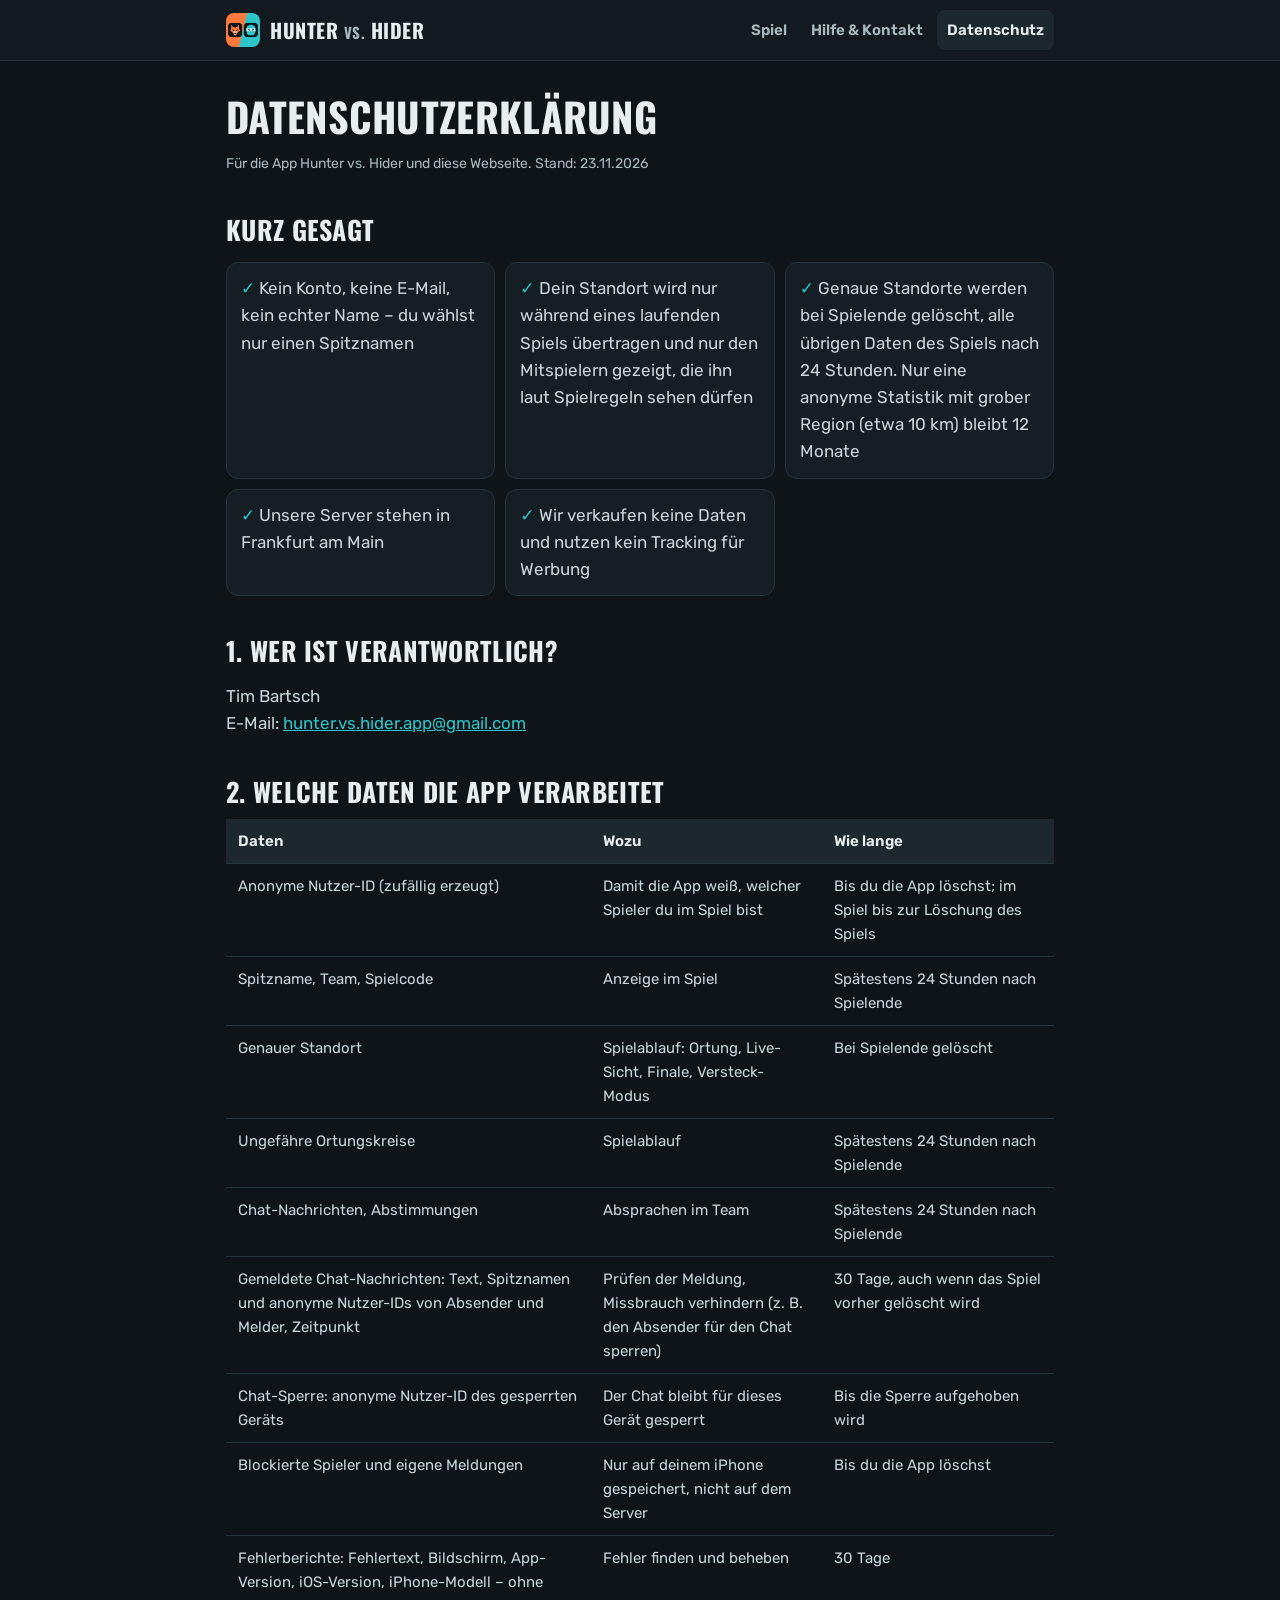
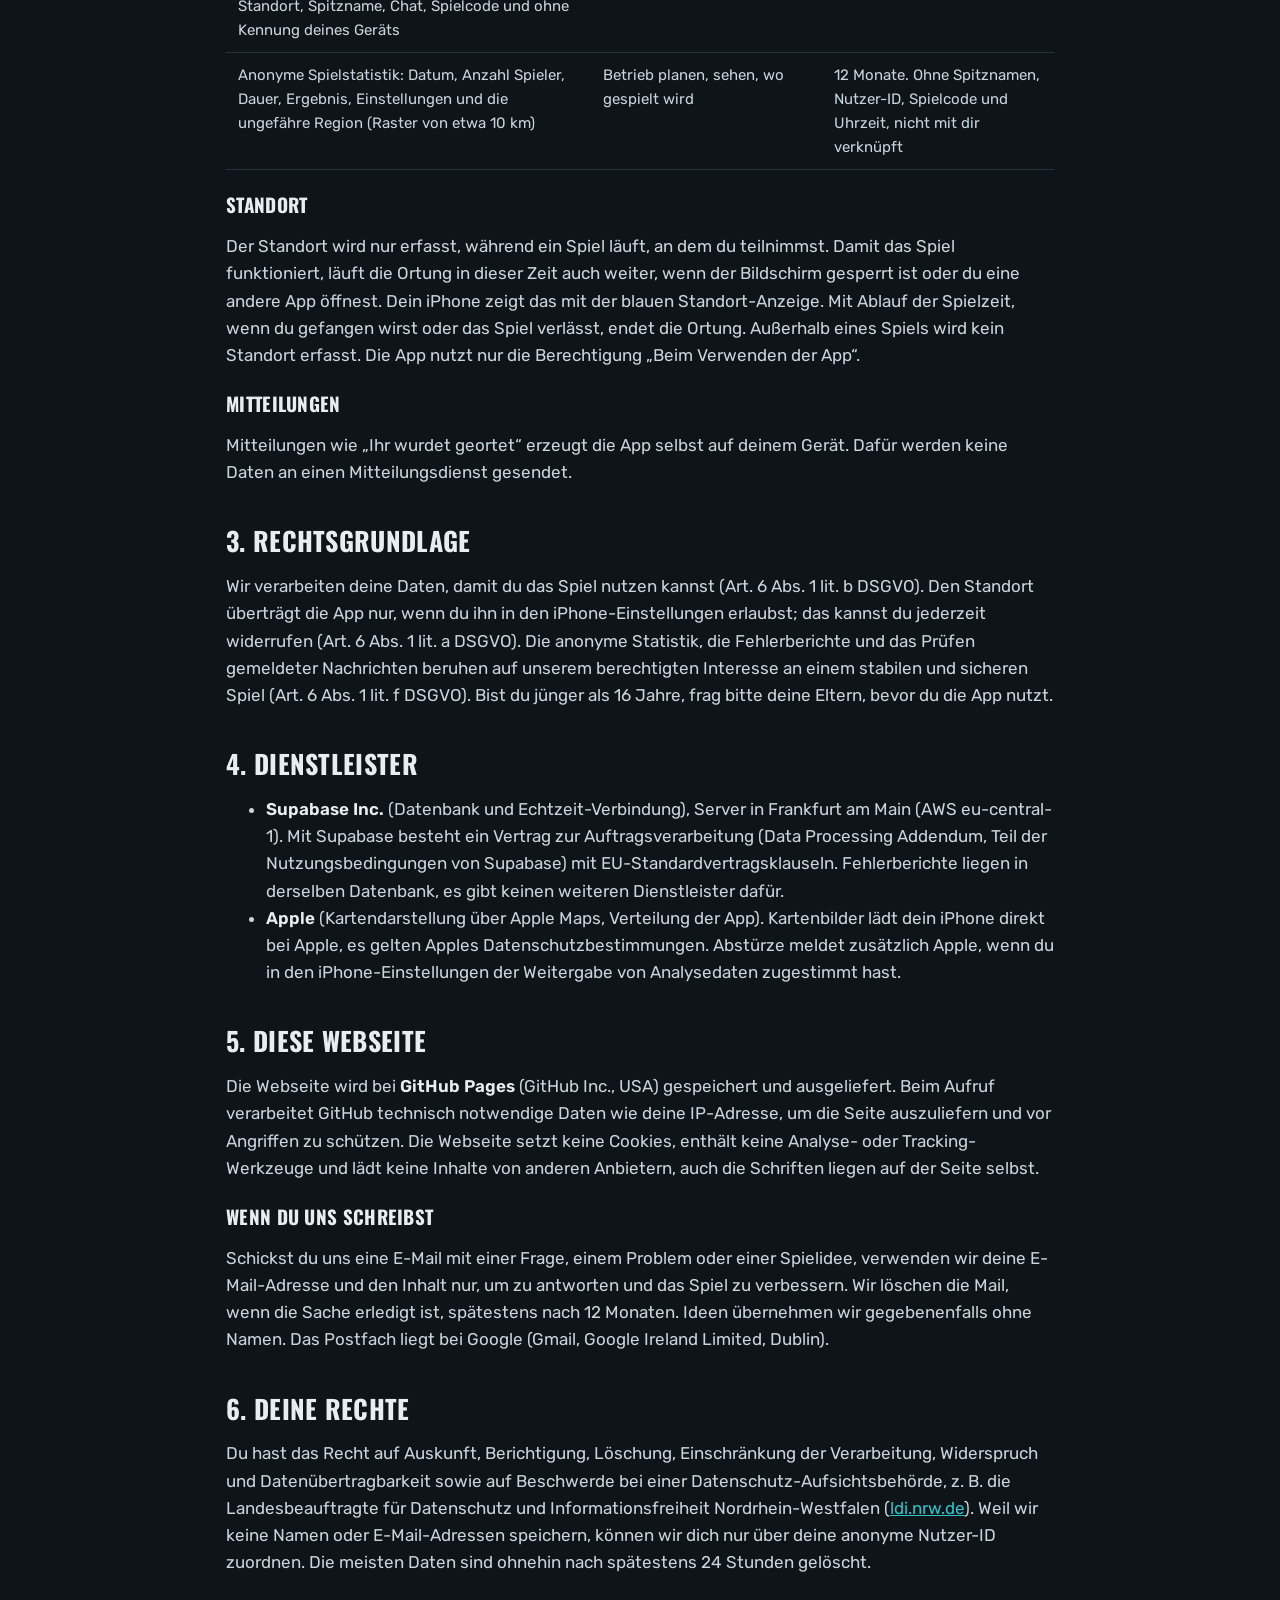
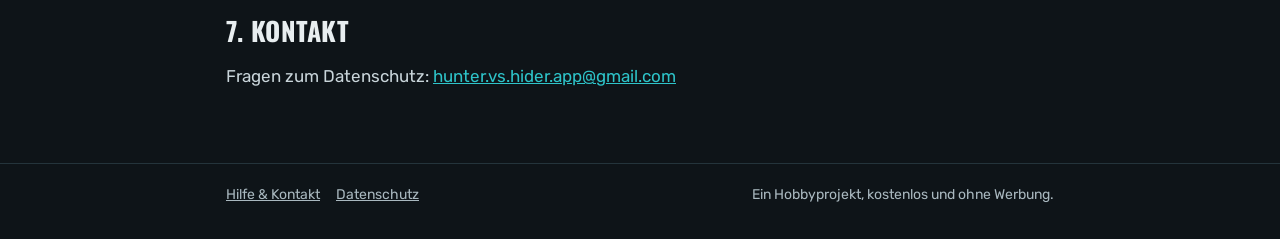
==== datenschutz.html @ b56380cf "Webseite Hunter vs. Hider Co-Authored-By: Claude Opus 5.5 <noreply@anthropic.com>" ====
<!doctype html>
<html lang="de">
<head>
<meta charset="utf-8">
<meta name="viewport" content="width=device-width, initial-scale=1">
<title>Datenschutz – Hunter vs. Hider</title>
<link rel="icon" href="img/icon.png">
<link rel="stylesheet" href="style.css">
</head>
<body>
<header><div class="wrap">
  <a class="brand" href="index.html"><img src="img/icon.png" alt=""><span>Hunter <span class="vs">vs.</span> Hider</span></a>
  <nav>
    <a href="index.html">Spiel</a>
    <a href="support.html">Hilfe &amp; Kontakt</a>
    <a href="datenschutz.html" aria-current="page">Datenschutz</a>
  </nav>
</div></header>

<main><div class="wrap">
  <h1>Datenschutz&shy;erklärung</h1>
  <p class="stand">Für die App Hunter vs. Hider und diese Webseite. Stand: 23.11.2026</p>

  <h2>Kurz gesagt</h2>
  <ul class="facts">
    <li>Kein Konto, keine E-Mail, kein echter Name – du wählst nur einen Spitznamen</li>
    <li>Dein Standort wird nur während eines laufenden Spiels übertragen und nur den Mitspielern gezeigt, die ihn laut Spielregeln sehen dürfen</li>
    <li>Genaue Standorte werden bei Spielende gelöscht, alle übrigen Daten des Spiels nach 24 Stunden. Nur eine anonyme Statistik mit grober Region (etwa 10 km) bleibt 12 Monate</li>
    <li>Unsere Server stehen in Frankfurt am Main</li>
    <li>Wir verkaufen keine Daten und nutzen kein Tracking für Werbung</li>
  </ul>

  <h2>1. Wer ist verantwortlich?</h2>
  <p>Tim Bartsch<br>
  E-Mail: <a href="mailto:hunter.vs.hider.app@gmail.com">hunter.vs.hider.app@gmail.com</a></p>

  <h2>2. Welche Daten die App verarbeitet</h2>
  <div class="table"><table>
    <thead><tr><th>Daten</th><th>Wozu</th><th>Wie lange</th></tr></thead>
    <tbody>
      <tr><td>Anonyme Nutzer-ID (zufällig erzeugt)</td><td>Damit die App weiß, welcher Spieler du im Spiel bist</td><td>Bis du die App löschst; im Spiel bis zur Löschung des Spiels</td></tr>
      <tr><td>Spitzname, Team, Spielcode</td><td>Anzeige im Spiel</td><td>Spätestens 24 Stunden nach Spielende</td></tr>
      <tr><td>Genauer Standort</td><td>Spielablauf: Ortung, Live-Sicht, Finale, Versteck-Modus</td><td>Bei Spielende gelöscht</td></tr>
      <tr><td>Ungefähre Ortungskreise</td><td>Spielablauf</td><td>Spätestens 24 Stunden nach Spielende</td></tr>
      <tr><td>Chat-Nachrichten, Abstimmungen</td><td>Absprachen im Team</td><td>Spätestens 24 Stunden nach Spielende</td></tr>
      <tr><td>Gemeldete Chat-Nachrichten: Text, Spitznamen und anonyme Nutzer-IDs von Absender und Melder, Zeitpunkt</td><td>Prüfen der Meldung, Missbrauch verhindern (z. B. den Absender für den Chat sperren)</td><td>30 Tage, auch wenn das Spiel vorher gelöscht wird</td></tr>
      <tr><td>Chat-Sperre: anonyme Nutzer-ID des gesperrten Geräts</td><td>Der Chat bleibt für dieses Gerät gesperrt</td><td>Bis die Sperre aufgehoben wird</td></tr>
      <tr><td>Blockierte Spieler und eigene Meldungen</td><td>Nur auf deinem iPhone gespeichert, nicht auf dem Server</td><td>Bis du die App löschst</td></tr>
      <tr><td>Fehlerberichte: Fehlertext, Bildschirm, App-Version, iOS-Version, iPhone-Modell – ohne Standort, Spitzname, Chat, Spielcode und ohne Kennung deines Geräts</td><td>Fehler finden und beheben</td><td>30 Tage</td></tr>
      <tr><td>Anonyme Spielstatistik: Datum, Anzahl Spieler, Dauer, Ergebnis, Einstellungen und die ungefähre Region (Raster von etwa 10 km)</td><td>Betrieb planen, sehen, wo gespielt wird</td><td>12 Monate. Ohne Spitznamen, Nutzer-ID, Spielcode und Uhrzeit, nicht mit dir verknüpft</td></tr>
    </tbody>
  </table></div>

  <h3>Standort</h3>
  <p>Der Standort wird nur erfasst, während ein Spiel läuft, an dem du teilnimmst. Damit das Spiel funktioniert, läuft die Ortung in dieser Zeit auch weiter, wenn der Bildschirm gesperrt ist oder du eine andere App öffnest. Dein iPhone zeigt das mit der blauen Standort-Anzeige. Mit Ablauf der Spielzeit, wenn du gefangen wirst oder das Spiel verlässt, endet die Ortung. Außerhalb eines Spiels wird kein Standort erfasst. Die App nutzt nur die Berechtigung „Beim Verwenden der App“.</p>

  <h3>Mitteilungen</h3>
  <p>Mitteilungen wie „Ihr wurdet geortet“ erzeugt die App selbst auf deinem Gerät. Dafür werden keine Daten an einen Mitteilungsdienst gesendet.</p>

  <h2>3. Rechtsgrundlage</h2>
  <p>Wir verarbeiten deine Daten, damit du das Spiel nutzen kannst (Art. 6 Abs. 1 lit. b DSGVO). Den Standort überträgt die App nur, wenn du ihn in den iPhone-Einstellungen erlaubst; das kannst du jederzeit widerrufen (Art. 6 Abs. 1 lit. a DSGVO). Die anonyme Statistik, die Fehlerberichte und das Prüfen gemeldeter Nachrichten beruhen auf unserem berechtigten Interesse an einem stabilen und sicheren Spiel (Art. 6 Abs. 1 lit. f DSGVO). Bist du jünger als 16 Jahre, frag bitte deine Eltern, bevor du die App nutzt.</p>

  <h2>4. Dienstleister</h2>
  <ul>
    <li><strong>Supabase Inc.</strong> (Datenbank und Echtzeit-Verbindung), Server in Frankfurt am Main (AWS eu-central-1). Mit Supabase besteht ein Vertrag zur Auftragsverarbeitung (Data Processing Addendum, Teil der Nutzungsbedingungen von Supabase) mit EU-Standardvertragsklauseln. Fehlerberichte liegen in derselben Datenbank, es gibt keinen weiteren Dienstleister dafür.</li>
    <li><strong>Apple</strong> (Kartendarstellung über Apple Maps, Verteilung der App). Kartenbilder lädt dein iPhone direkt bei Apple, es gelten Apples Datenschutzbestimmungen. Abstürze meldet zusätzlich Apple, wenn du in den iPhone-Einstellungen der Weitergabe von Analysedaten zugestimmt hast.</li>
  </ul>

  <h2>5. Diese Webseite</h2>
  <p>Die Webseite wird bei <strong>GitHub Pages</strong> (GitHub Inc., USA) gespeichert und ausgeliefert. Beim Aufruf verarbeitet GitHub technisch notwendige Daten wie deine IP-Adresse, um die Seite auszuliefern und vor Angriffen zu schützen. Die Webseite setzt keine Cookies, enthält keine Analyse- oder Tracking-Werkzeuge und lädt keine Inhalte von anderen Anbietern, auch die Schriften liegen auf der Seite selbst.</p>

  <h3>Wenn du uns schreibst</h3>
  <p>Schickst du uns eine E-Mail mit einer Frage, einem Problem oder einer Spielidee, verwenden wir deine E-Mail-Adresse und den Inhalt nur, um zu antworten und das Spiel zu verbessern. Wir löschen die Mail, wenn die Sache erledigt ist, spätestens nach 12 Monaten. Ideen übernehmen wir gegebenenfalls ohne Namen. Das Postfach liegt bei Google (Gmail, Google Ireland Limited, Dublin).</p>

  <h2>6. Deine Rechte</h2>
  <p>Du hast das Recht auf Auskunft, Berichtigung, Löschung, Einschränkung der Verarbeitung, Widerspruch und Datenübertragbarkeit sowie auf Beschwerde bei einer Datenschutz-Aufsichtsbehörde, z. B. die Landesbeauftragte für Datenschutz und Informationsfreiheit Nordrhein-Westfalen (<a href="https://www.ldi.nrw.de" rel="noopener">ldi.nrw.de</a>). Weil wir keine Namen oder E-Mail-Adressen speichern, können wir dich nur über deine anonyme Nutzer-ID zuordnen. Die meisten Daten sind ohnehin nach spätestens 24 Stunden gelöscht.</p>

  <h2>7. Kontakt</h2>
  <p>Fragen zum Datenschutz: <a href="mailto:hunter.vs.hider.app@gmail.com">hunter.vs.hider.app@gmail.com</a></p>
</div></main>

<footer><div class="wrap">
  <a href="support.html">Hilfe &amp; Kontakt</a>
  <a href="datenschutz.html">Datenschutz</a>
  <span class="copy">Ein Hobbyprojekt, kostenlos und ohne Werbung.</span>
</div></footer>
</body>
</html>
---- style.css ----
/* Webseite Hunter vs. Hider: Farben und Schriften wie in der App (src/lib/theme.ts).
   Schriften liegen hier im Ordner, damit keine Daten an Google gehen. */
@font-face { font-family: 'Oswald'; src: url('fonts/Oswald_700Bold.ttf') format('truetype'); font-weight: 700; font-display: swap; }
@font-face { font-family: 'Rubik'; src: url('fonts/Rubik_400Regular.ttf') format('truetype'); font-weight: 400; font-display: swap; }
@font-face { font-family: 'Rubik'; src: url('fonts/Rubik_600SemiBold.ttf') format('truetype'); font-weight: 600; font-display: swap; }

:root {
  --bg: #0E1418;
  --surface: #151E24;
  --surface2: #1C282E;
  --border: #24343B;
  --text: #E8EEF0;
  --soft: #C9D5DA;
  --muted: #A9B8BF;
  --hunter: #FF7A3D;
  --hunter-bg: #24160F;
  --hunter-border: #5A2E1A;
  --hider: #2EC4C9;
  --hider-bg: #0F2326;
  --hider-border: #1E5558;
}

* { box-sizing: border-box; }
html { -webkit-text-size-adjust: 100%; }
body {
  margin: 0;
  background: var(--bg);
  color: var(--soft);
  font: 400 17px/1.6 'Rubik', system-ui, -apple-system, sans-serif;
}
a { color: var(--hider); }
a:hover { color: #5FD6DA; }
strong { color: var(--text); font-weight: 600; }

.wrap { max-width: 860px; margin: 0 auto; padding: 0 16px; }

/* Kopfzeile */
header { border-bottom: 1px solid var(--border); background: #121A1F; position: sticky; top: 0; z-index: 2; }
header .wrap { display: flex; align-items: center; gap: 12px; min-height: 60px; flex-wrap: wrap; }
.brand { display: flex; align-items: center; gap: 10px; text-decoration: none; color: var(--text); }
.brand img { width: 34px; height: 34px; border-radius: 8px; }
.brand span { font: 700 20px/1 'Oswald', sans-serif; text-transform: uppercase; letter-spacing: .5px; }
.brand .vs { color: var(--muted); font-size: 15px; }
nav { margin-left: auto; display: flex; gap: 4px; flex-wrap: wrap; }
nav a { color: var(--muted); text-decoration: none; padding: 8px 10px; border-radius: 8px; font-size: 15px; font-weight: 600; }
nav a:hover { color: var(--text); background: var(--surface); }
nav a[aria-current="page"] { color: var(--text); background: var(--surface2); }

/* Inhalt */
main { padding: 32px 0 56px; }
h1, h2, h3 { font-family: 'Oswald', sans-serif; font-weight: 700; color: var(--text); text-transform: uppercase; letter-spacing: .3px; line-height: 1.15; }
h1 { font-size: 40px; margin: 0 0 12px; }
h2 { font-size: 26px; margin: 40px 0 12px; }
h3 { font-size: 19px; margin: 24px 0 6px; }
.lead { font-size: 19px; color: var(--soft); max-width: 620px; }
.stand { color: var(--muted); font-size: 14px; }

/* Start: großer Kopf */
.hero { text-align: center; padding: 24px 0 8px; }
.hero img { width: 160px; height: 160px; border-radius: 36px; box-shadow: 0 0 60px rgba(46,196,201,.25); }
.hero h1 { font-size: 48px; }
.hero h1 .hunter { color: var(--hunter); }
.hero h1 .hider { color: var(--hider); }
.hero h1 .vs { color: var(--muted); font-size: 30px; }
.hero .lead { margin: 0 auto 20px; }
.badge-store { display: inline-block; padding: 12px 22px; border-radius: 12px; background: var(--text); color: var(--bg); font-weight: 600; text-decoration: none; }
.badge-store small { display: block; font-weight: 400; font-size: 12px; }

/* Karten */
.cards { display: grid; grid-template-columns: repeat(auto-fit, minmax(240px, 1fr)); gap: 14px; margin-top: 16px; }
.card { border-radius: 16px; padding: 18px 18px 16px; border: 1px solid var(--border); background: var(--surface); }
.card.hunter { background: var(--hunter-bg); border-color: var(--hunter-border); }
.card.hider { background: var(--hider-bg); border-color: var(--hider-border); }
.card h3 { margin-top: 0; }
.card.hunter h3 { color: var(--hunter); }
.card.hider h3 { color: var(--hider); }
.card p { margin: 0; }
.num { font: 700 14px/1 'Oswald', sans-serif; color: var(--muted); margin-bottom: 6px; display: block; }

.facts { list-style: none; padding: 0; display: grid; grid-template-columns: repeat(auto-fit, minmax(240px, 1fr)); gap: 10px; }
.facts li { background: var(--surface); border: 1px solid var(--border); border-radius: 12px; padding: 12px 14px; }
.facts li::before { content: '✓  '; color: var(--hider); font-weight: 600; }

/* Häufige Fragen */
details { background: var(--surface); border: 1px solid var(--border); border-radius: 12px; margin: 10px 0; }
summary { cursor: pointer; padding: 14px 16px; font-weight: 600; color: var(--text); list-style: none; }
summary::-webkit-details-marker { display: none; }
summary::after { content: '+'; float: right; color: var(--muted); font-size: 20px; line-height: 1; }
details[open] summary::after { content: '–'; }
details > div { padding: 0 16px 14px; }
details p:first-child { margin-top: 0; }

.box { background: var(--surface); border: 1px solid var(--border); border-radius: 16px; padding: 18px; }
.box.mail { border-color: var(--hider-border); background: var(--hider-bg); }
.big { font-size: 20px; font-weight: 600; }

/* Tabellen (Datenschutz) */
.table { overflow-x: auto; }
table { border-collapse: collapse; width: 100%; min-width: 560px; font-size: 15px; }
th, td { text-align: left; vertical-align: top; padding: 10px 12px; border-bottom: 1px solid var(--border); }
th { color: var(--text); font-weight: 600; background: var(--surface2); }

/* Platzhalter, die Tim noch ausfüllt (vor dem Veröffentlichen entfernen) */
.todo { background: #4a3b00; color: #FFE27A; border-radius: 4px; padding: 0 4px; font-weight: 600; }
.draft { background: #4a3b00; color: #FFE27A; text-align: center; padding: 8px 16px; font-size: 14px; }

footer { border-top: 1px solid var(--border); padding: 20px 0 32px; color: var(--muted); font-size: 14px; }
footer .wrap { display: flex; gap: 16px; flex-wrap: wrap; }
footer a { color: var(--muted); }
footer .copy { margin-left: auto; }

@media (max-width: 560px) {
  h1 { font-size: 32px; }
  .hero h1 { font-size: 38px; }
  .hero img { width: 120px; height: 120px; border-radius: 27px; }
  nav { margin-left: 0; width: 100%; padding-bottom: 8px; }
  nav a { padding: 6px 8px; font-size: 14px; }
  footer .copy { margin-left: 0; }
}
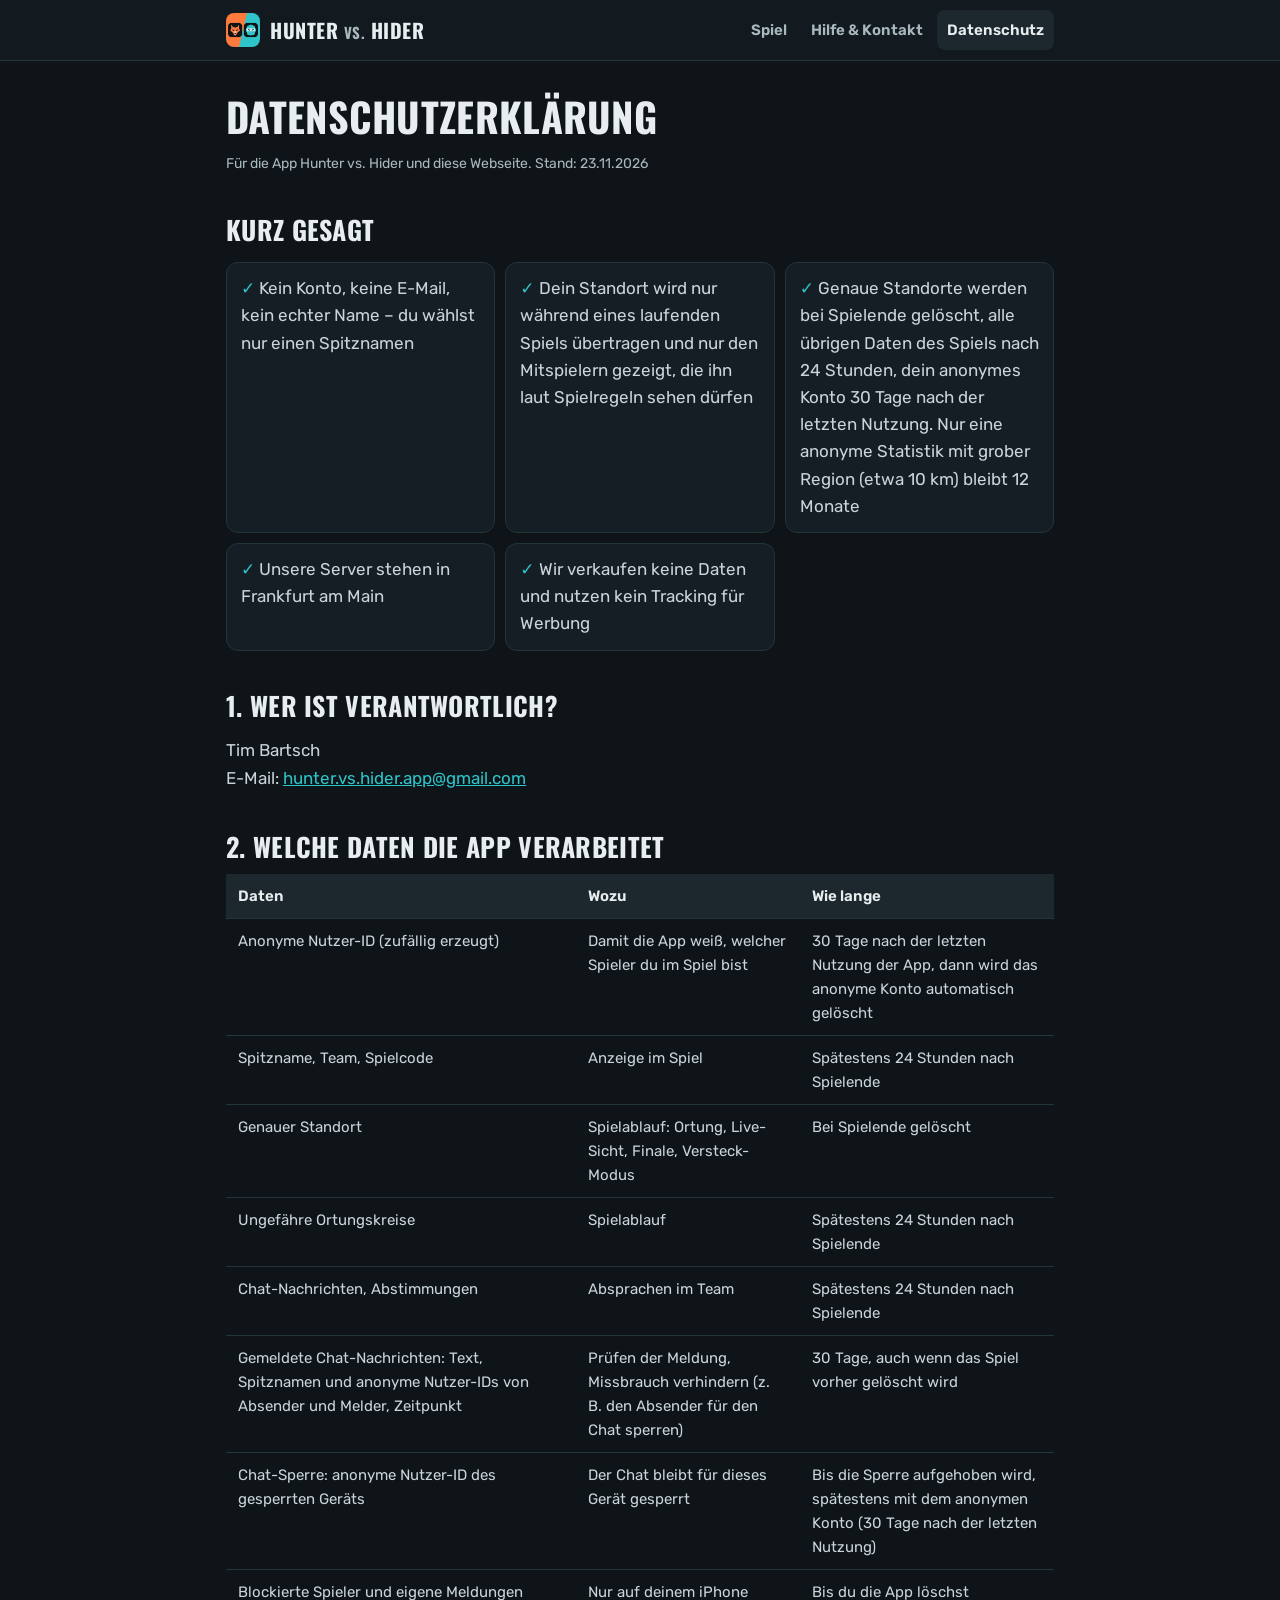
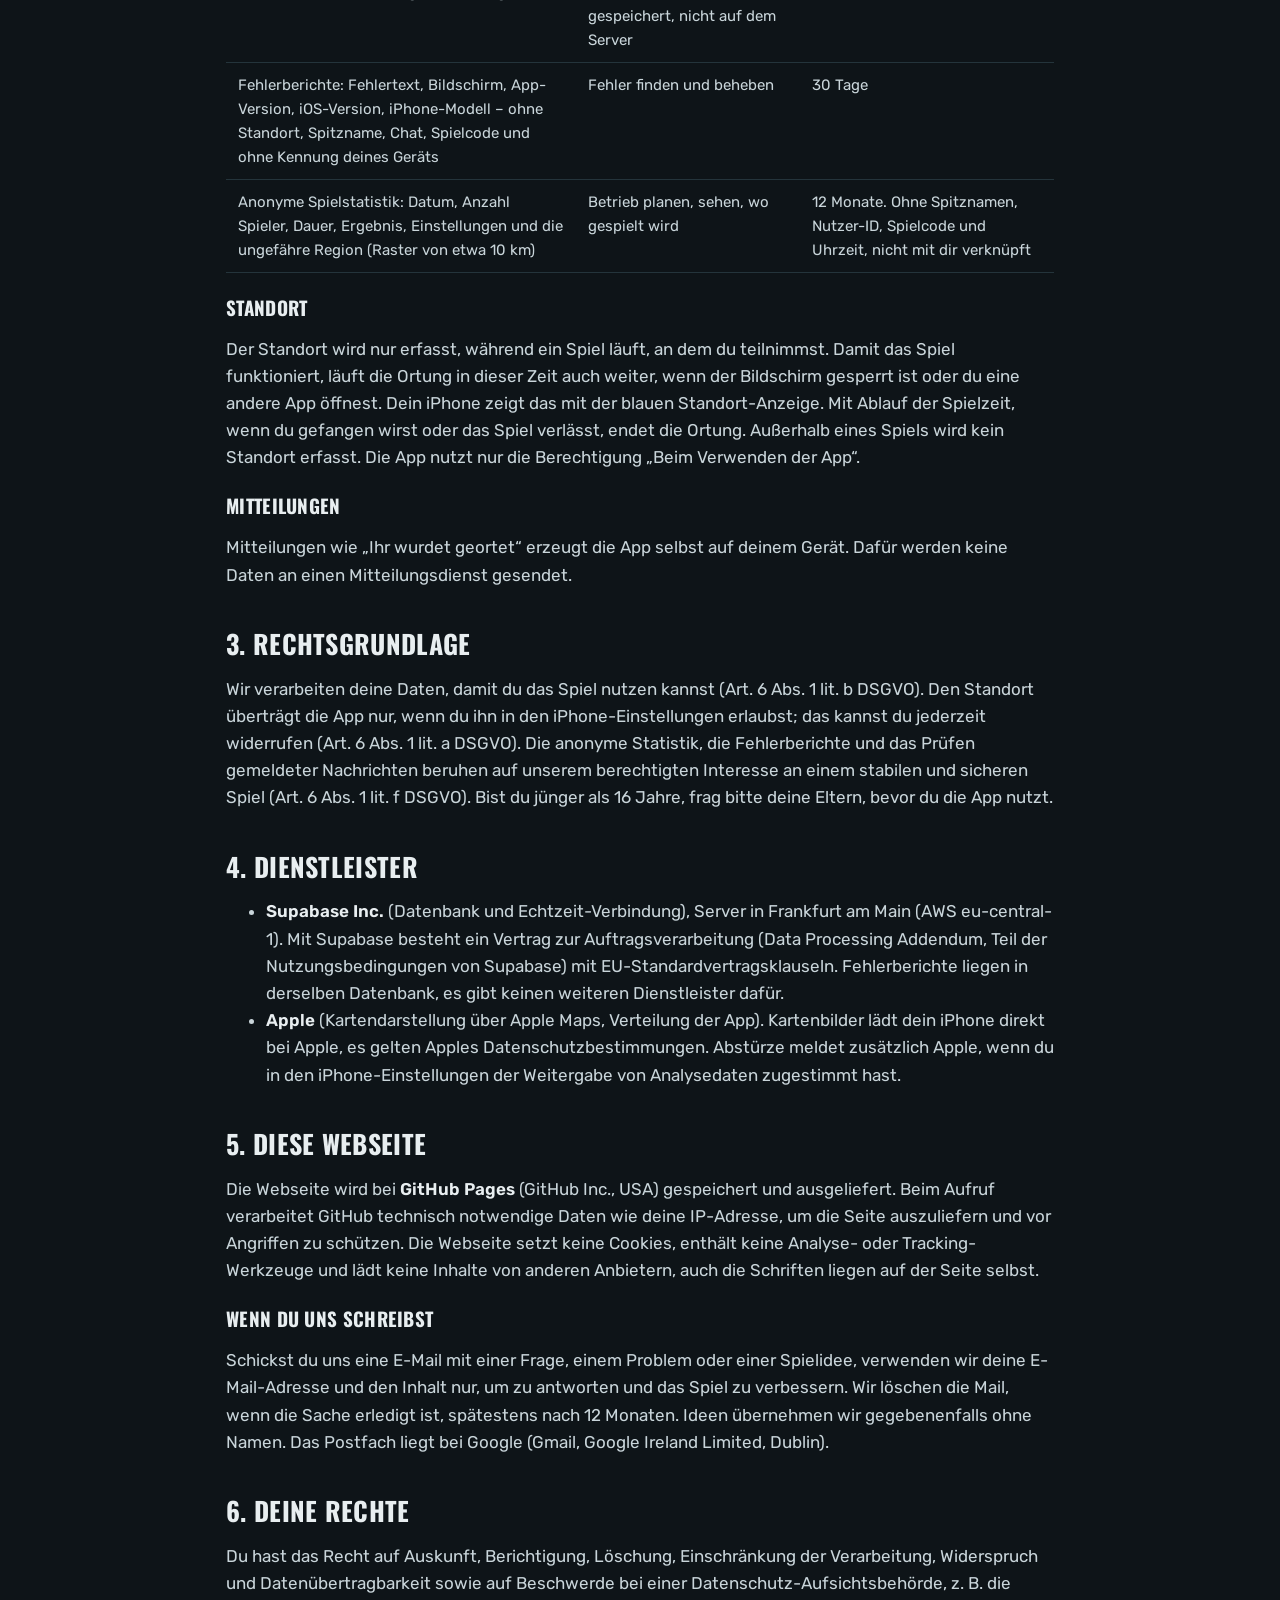
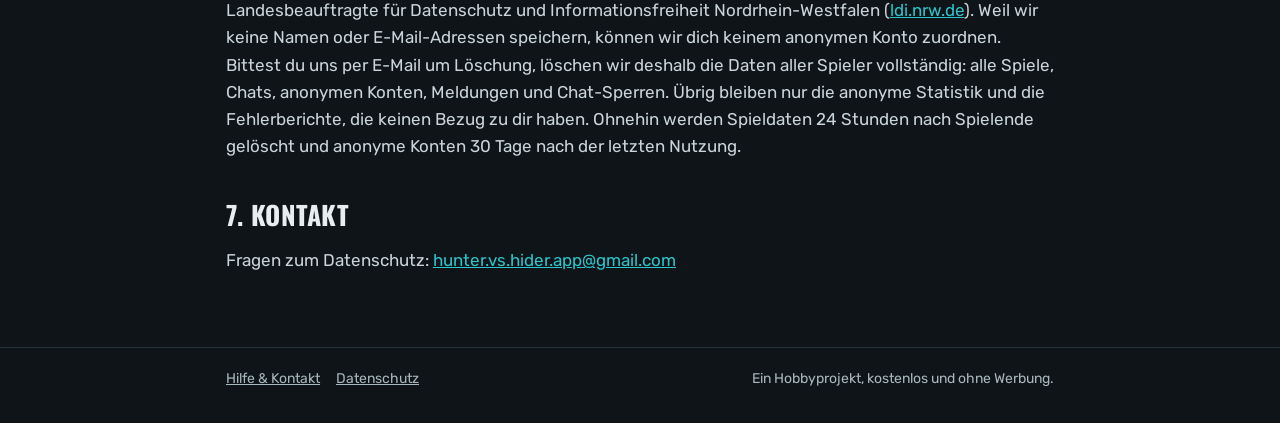
==== commit 1ad02724: "Datenschutz: anonyme Konten 30 Tage nach der letzten Nutzung gelöscht, Löschanfragen Co-Authored-By:" ====
--- a/datenschutz.html
+++ b/datenschutz.html
@@ -25,7 +25,7 @@
   <ul class="facts">
     <li>Kein Konto, keine E-Mail, kein echter Name – du wählst nur einen Spitznamen</li>
     <li>Dein Standort wird nur während eines laufenden Spiels übertragen und nur den Mitspielern gezeigt, die ihn laut Spielregeln sehen dürfen</li>
-    <li>Genaue Standorte werden bei Spielende gelöscht, alle übrigen Daten des Spiels nach 24 Stunden. Nur eine anonyme Statistik mit grober Region (etwa 10 km) bleibt 12 Monate</li>
+    <li>Genaue Standorte werden bei Spielende gelöscht, alle übrigen Daten des Spiels nach 24 Stunden, dein anonymes Konto 30 Tage nach der letzten Nutzung. Nur eine anonyme Statistik mit grober Region (etwa 10 km) bleibt 12 Monate</li>
     <li>Unsere Server stehen in Frankfurt am Main</li>
     <li>Wir verkaufen keine Daten und nutzen kein Tracking für Werbung</li>
   </ul>
@@ -38,13 +38,13 @@
   <div class="table"><table>
     <thead><tr><th>Daten</th><th>Wozu</th><th>Wie lange</th></tr></thead>
     <tbody>
-      <tr><td>Anonyme Nutzer-ID (zufällig erzeugt)</td><td>Damit die App weiß, welcher Spieler du im Spiel bist</td><td>Bis du die App löschst; im Spiel bis zur Löschung des Spiels</td></tr>
+      <tr><td>Anonyme Nutzer-ID (zufällig erzeugt)</td><td>Damit die App weiß, welcher Spieler du im Spiel bist</td><td>30 Tage nach der letzten Nutzung der App, dann wird das anonyme Konto automatisch gelöscht</td></tr>
       <tr><td>Spitzname, Team, Spielcode</td><td>Anzeige im Spiel</td><td>Spätestens 24 Stunden nach Spielende</td></tr>
       <tr><td>Genauer Standort</td><td>Spielablauf: Ortung, Live-Sicht, Finale, Versteck-Modus</td><td>Bei Spielende gelöscht</td></tr>
       <tr><td>Ungefähre Ortungskreise</td><td>Spielablauf</td><td>Spätestens 24 Stunden nach Spielende</td></tr>
       <tr><td>Chat-Nachrichten, Abstimmungen</td><td>Absprachen im Team</td><td>Spätestens 24 Stunden nach Spielende</td></tr>
       <tr><td>Gemeldete Chat-Nachrichten: Text, Spitznamen und anonyme Nutzer-IDs von Absender und Melder, Zeitpunkt</td><td>Prüfen der Meldung, Missbrauch verhindern (z. B. den Absender für den Chat sperren)</td><td>30 Tage, auch wenn das Spiel vorher gelöscht wird</td></tr>
-      <tr><td>Chat-Sperre: anonyme Nutzer-ID des gesperrten Geräts</td><td>Der Chat bleibt für dieses Gerät gesperrt</td><td>Bis die Sperre aufgehoben wird</td></tr>
+      <tr><td>Chat-Sperre: anonyme Nutzer-ID des gesperrten Geräts</td><td>Der Chat bleibt für dieses Gerät gesperrt</td><td>Bis die Sperre aufgehoben wird, spätestens mit dem anonymen Konto (30 Tage nach der letzten Nutzung)</td></tr>
       <tr><td>Blockierte Spieler und eigene Meldungen</td><td>Nur auf deinem iPhone gespeichert, nicht auf dem Server</td><td>Bis du die App löschst</td></tr>
       <tr><td>Fehlerberichte: Fehlertext, Bildschirm, App-Version, iOS-Version, iPhone-Modell – ohne Standort, Spitzname, Chat, Spielcode und ohne Kennung deines Geräts</td><td>Fehler finden und beheben</td><td>30 Tage</td></tr>
       <tr><td>Anonyme Spielstatistik: Datum, Anzahl Spieler, Dauer, Ergebnis, Einstellungen und die ungefähre Region (Raster von etwa 10 km)</td><td>Betrieb planen, sehen, wo gespielt wird</td><td>12 Monate. Ohne Spitznamen, Nutzer-ID, Spielcode und Uhrzeit, nicht mit dir verknüpft</td></tr>
@@ -73,7 +73,7 @@
   <p>Schickst du uns eine E-Mail mit einer Frage, einem Problem oder einer Spielidee, verwenden wir deine E-Mail-Adresse und den Inhalt nur, um zu antworten und das Spiel zu verbessern. Wir löschen die Mail, wenn die Sache erledigt ist, spätestens nach 12 Monaten. Ideen übernehmen wir gegebenenfalls ohne Namen. Das Postfach liegt bei Google (Gmail, Google Ireland Limited, Dublin).</p>
 
   <h2>6. Deine Rechte</h2>
-  <p>Du hast das Recht auf Auskunft, Berichtigung, Löschung, Einschränkung der Verarbeitung, Widerspruch und Datenübertragbarkeit sowie auf Beschwerde bei einer Datenschutz-Aufsichtsbehörde, z. B. die Landesbeauftragte für Datenschutz und Informationsfreiheit Nordrhein-Westfalen (<a href="https://www.ldi.nrw.de" rel="noopener">ldi.nrw.de</a>). Weil wir keine Namen oder E-Mail-Adressen speichern, können wir dich nur über deine anonyme Nutzer-ID zuordnen. Die meisten Daten sind ohnehin nach spätestens 24 Stunden gelöscht.</p>
+  <p>Du hast das Recht auf Auskunft, Berichtigung, Löschung, Einschränkung der Verarbeitung, Widerspruch und Datenübertragbarkeit sowie auf Beschwerde bei einer Datenschutz-Aufsichtsbehörde, z. B. die Landesbeauftragte für Datenschutz und Informationsfreiheit Nordrhein-Westfalen (<a href="https://www.ldi.nrw.de" rel="noopener">ldi.nrw.de</a>). Weil wir keine Namen oder E-Mail-Adressen speichern, können wir dich keinem anonymen Konto zuordnen. Bittest du uns per E-Mail um Löschung, löschen wir deshalb die Daten aller Spieler vollständig: alle Spiele, Chats, anonymen Konten, Meldungen und Chat-Sperren. Übrig bleiben nur die anonyme Statistik und die Fehlerberichte, die keinen Bezug zu dir haben. Ohnehin werden Spieldaten 24 Stunden nach Spielende gelöscht und anonyme Konten 30 Tage nach der letzten Nutzung.</p>
 
   <h2>7. Kontakt</h2>
   <p>Fragen zum Datenschutz: <a href="mailto:hunter.vs.hider.app@gmail.com">hunter.vs.hider.app@gmail.com</a></p>
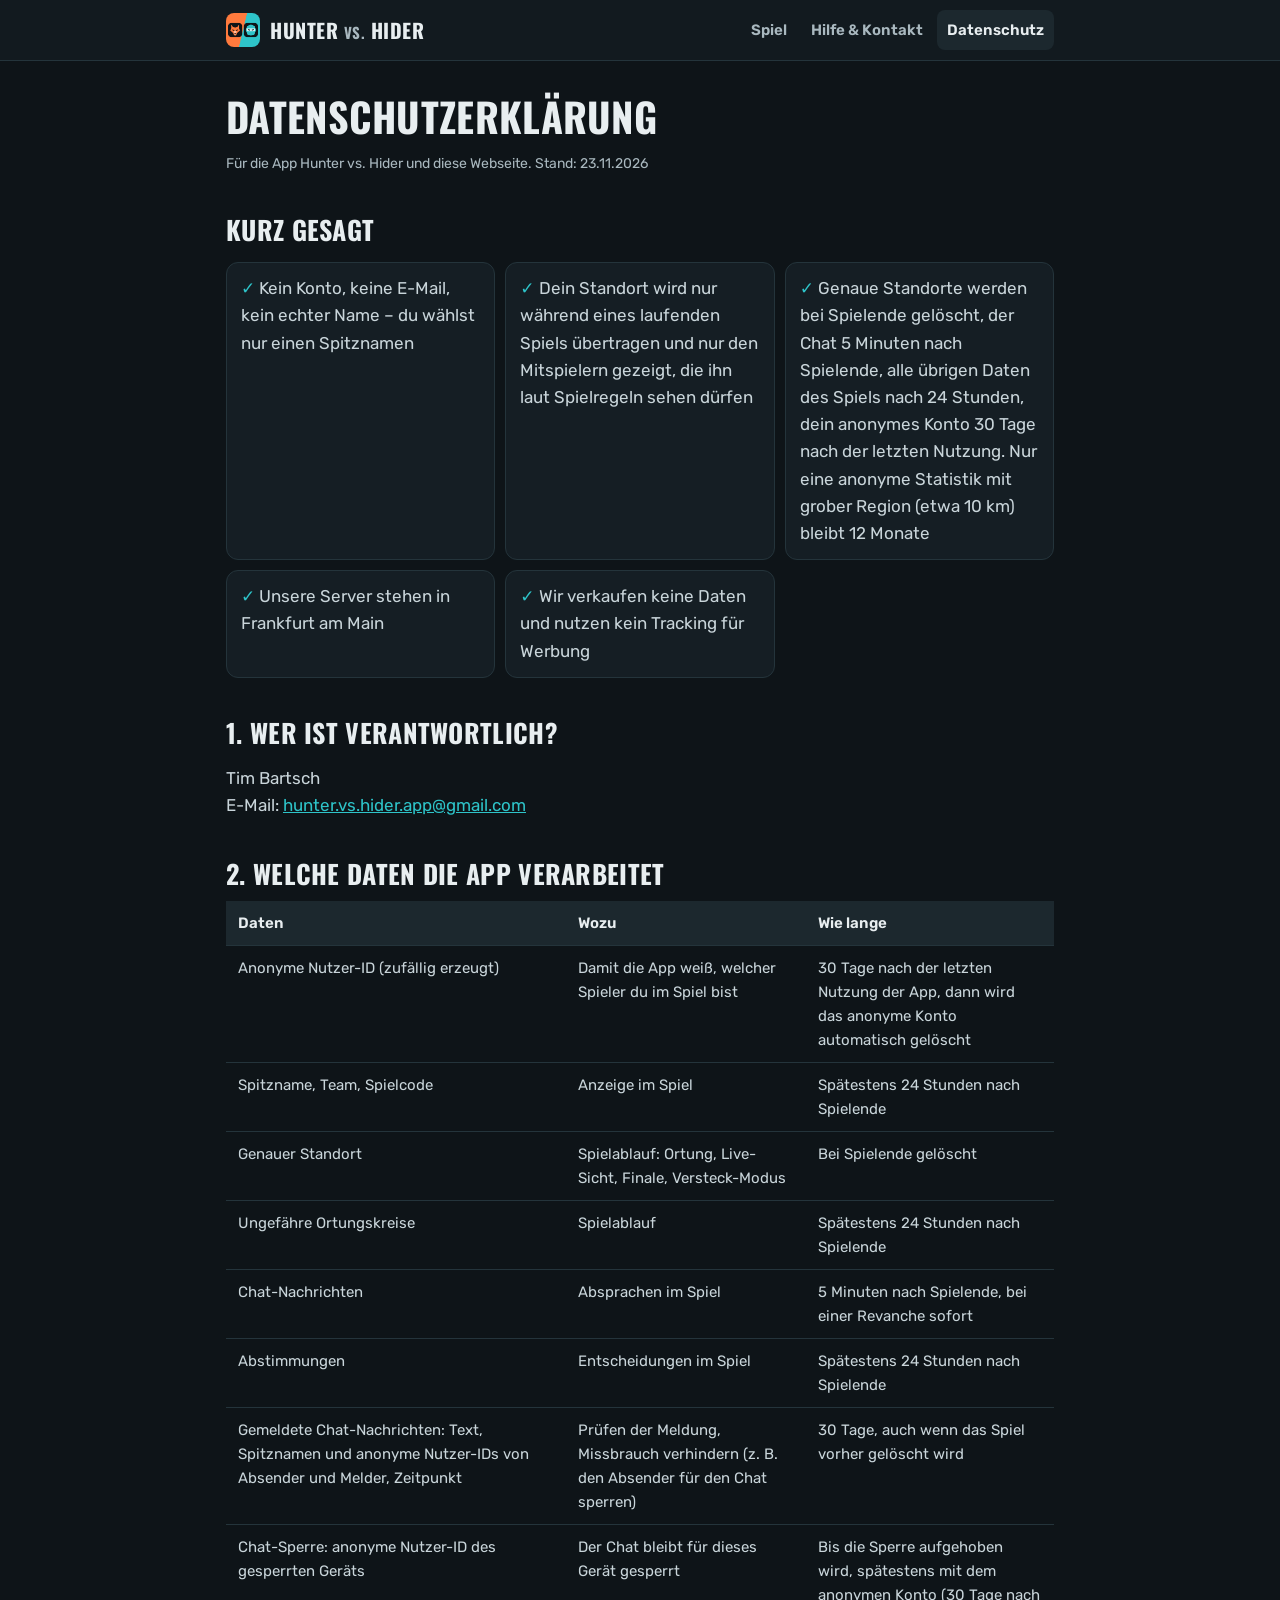
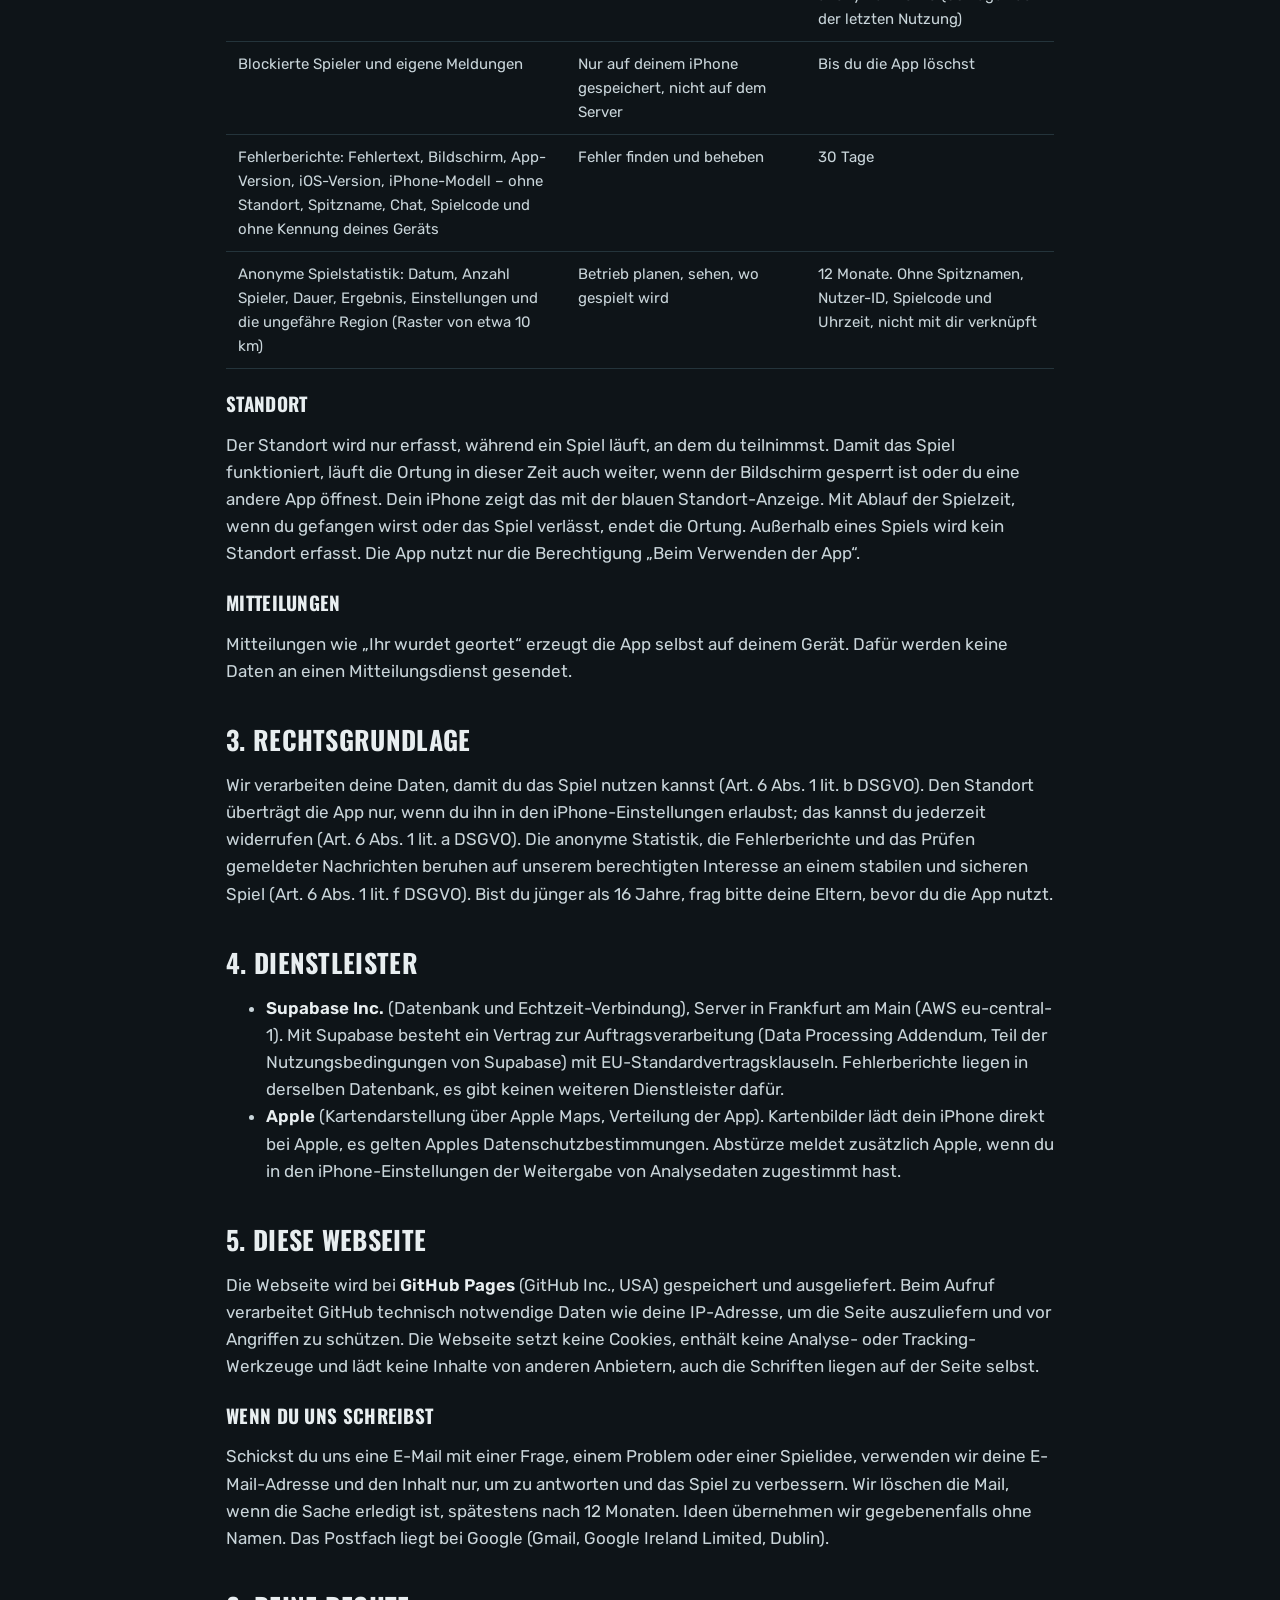
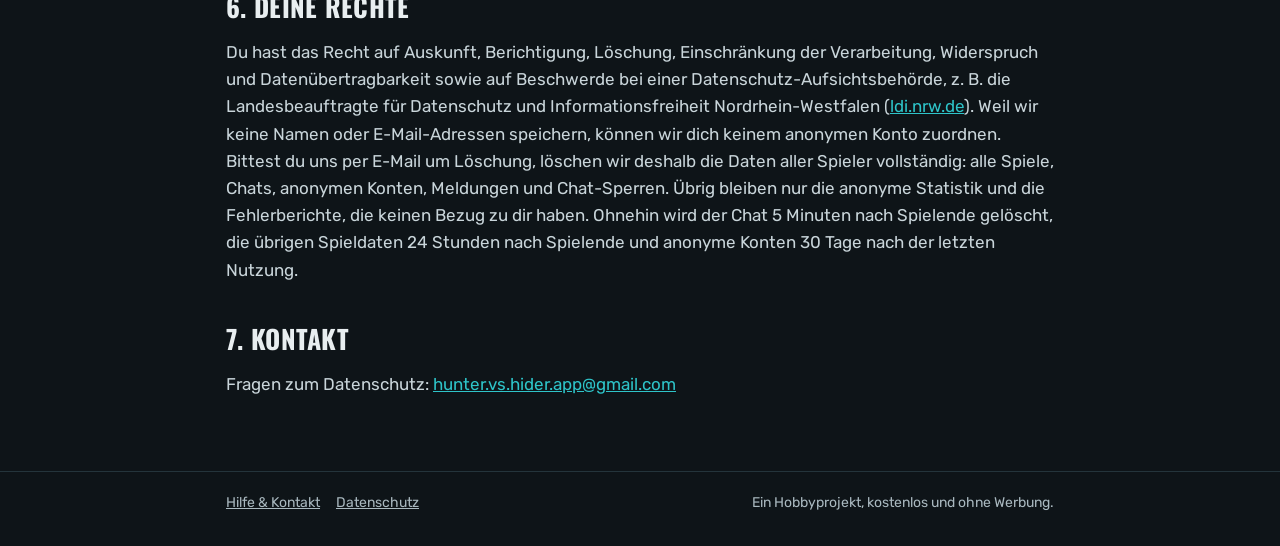
==== commit 820533e9: "Datenschutz: Chat 5 Minuten nach Spielende gelöscht Co-Authored-By: Claude Opus 5.5 <noreply@anthrop" ====
--- a/datenschutz.html
+++ b/datenschutz.html
@@ -25,7 +25,7 @@
   <ul class="facts">
     <li>Kein Konto, keine E-Mail, kein echter Name – du wählst nur einen Spitznamen</li>
     <li>Dein Standort wird nur während eines laufenden Spiels übertragen und nur den Mitspielern gezeigt, die ihn laut Spielregeln sehen dürfen</li>
-    <li>Genaue Standorte werden bei Spielende gelöscht, alle übrigen Daten des Spiels nach 24 Stunden, dein anonymes Konto 30 Tage nach der letzten Nutzung. Nur eine anonyme Statistik mit grober Region (etwa 10 km) bleibt 12 Monate</li>
+    <li>Genaue Standorte werden bei Spielende gelöscht, der Chat 5 Minuten nach Spielende, alle übrigen Daten des Spiels nach 24 Stunden, dein anonymes Konto 30 Tage nach der letzten Nutzung. Nur eine anonyme Statistik mit grober Region (etwa 10 km) bleibt 12 Monate</li>
     <li>Unsere Server stehen in Frankfurt am Main</li>
     <li>Wir verkaufen keine Daten und nutzen kein Tracking für Werbung</li>
   </ul>
@@ -42,7 +42,8 @@
       <tr><td>Spitzname, Team, Spielcode</td><td>Anzeige im Spiel</td><td>Spätestens 24 Stunden nach Spielende</td></tr>
       <tr><td>Genauer Standort</td><td>Spielablauf: Ortung, Live-Sicht, Finale, Versteck-Modus</td><td>Bei Spielende gelöscht</td></tr>
       <tr><td>Ungefähre Ortungskreise</td><td>Spielablauf</td><td>Spätestens 24 Stunden nach Spielende</td></tr>
-      <tr><td>Chat-Nachrichten, Abstimmungen</td><td>Absprachen im Team</td><td>Spätestens 24 Stunden nach Spielende</td></tr>
+      <tr><td>Chat-Nachrichten</td><td>Absprachen im Spiel</td><td>5 Minuten nach Spielende, bei einer Revanche sofort</td></tr>
+      <tr><td>Abstimmungen</td><td>Entscheidungen im Spiel</td><td>Spätestens 24 Stunden nach Spielende</td></tr>
       <tr><td>Gemeldete Chat-Nachrichten: Text, Spitznamen und anonyme Nutzer-IDs von Absender und Melder, Zeitpunkt</td><td>Prüfen der Meldung, Missbrauch verhindern (z. B. den Absender für den Chat sperren)</td><td>30 Tage, auch wenn das Spiel vorher gelöscht wird</td></tr>
       <tr><td>Chat-Sperre: anonyme Nutzer-ID des gesperrten Geräts</td><td>Der Chat bleibt für dieses Gerät gesperrt</td><td>Bis die Sperre aufgehoben wird, spätestens mit dem anonymen Konto (30 Tage nach der letzten Nutzung)</td></tr>
       <tr><td>Blockierte Spieler und eigene Meldungen</td><td>Nur auf deinem iPhone gespeichert, nicht auf dem Server</td><td>Bis du die App löschst</td></tr>
@@ -73,7 +74,7 @@
   <p>Schickst du uns eine E-Mail mit einer Frage, einem Problem oder einer Spielidee, verwenden wir deine E-Mail-Adresse und den Inhalt nur, um zu antworten und das Spiel zu verbessern. Wir löschen die Mail, wenn die Sache erledigt ist, spätestens nach 12 Monaten. Ideen übernehmen wir gegebenenfalls ohne Namen. Das Postfach liegt bei Google (Gmail, Google Ireland Limited, Dublin).</p>
 
   <h2>6. Deine Rechte</h2>
-  <p>Du hast das Recht auf Auskunft, Berichtigung, Löschung, Einschränkung der Verarbeitung, Widerspruch und Datenübertragbarkeit sowie auf Beschwerde bei einer Datenschutz-Aufsichtsbehörde, z. B. die Landesbeauftragte für Datenschutz und Informationsfreiheit Nordrhein-Westfalen (<a href="https://www.ldi.nrw.de" rel="noopener">ldi.nrw.de</a>). Weil wir keine Namen oder E-Mail-Adressen speichern, können wir dich keinem anonymen Konto zuordnen. Bittest du uns per E-Mail um Löschung, löschen wir deshalb die Daten aller Spieler vollständig: alle Spiele, Chats, anonymen Konten, Meldungen und Chat-Sperren. Übrig bleiben nur die anonyme Statistik und die Fehlerberichte, die keinen Bezug zu dir haben. Ohnehin werden Spieldaten 24 Stunden nach Spielende gelöscht und anonyme Konten 30 Tage nach der letzten Nutzung.</p>
+  <p>Du hast das Recht auf Auskunft, Berichtigung, Löschung, Einschränkung der Verarbeitung, Widerspruch und Datenübertragbarkeit sowie auf Beschwerde bei einer Datenschutz-Aufsichtsbehörde, z. B. die Landesbeauftragte für Datenschutz und Informationsfreiheit Nordrhein-Westfalen (<a href="https://www.ldi.nrw.de" rel="noopener">ldi.nrw.de</a>). Weil wir keine Namen oder E-Mail-Adressen speichern, können wir dich keinem anonymen Konto zuordnen. Bittest du uns per E-Mail um Löschung, löschen wir deshalb die Daten aller Spieler vollständig: alle Spiele, Chats, anonymen Konten, Meldungen und Chat-Sperren. Übrig bleiben nur die anonyme Statistik und die Fehlerberichte, die keinen Bezug zu dir haben. Ohnehin wird der Chat 5 Minuten nach Spielende gelöscht, die übrigen Spieldaten 24 Stunden nach Spielende und anonyme Konten 30 Tage nach der letzten Nutzung.</p>
 
   <h2>7. Kontakt</h2>
   <p>Fragen zum Datenschutz: <a href="mailto:hunter.vs.hider.app@gmail.com">hunter.vs.hider.app@gmail.com</a></p>
